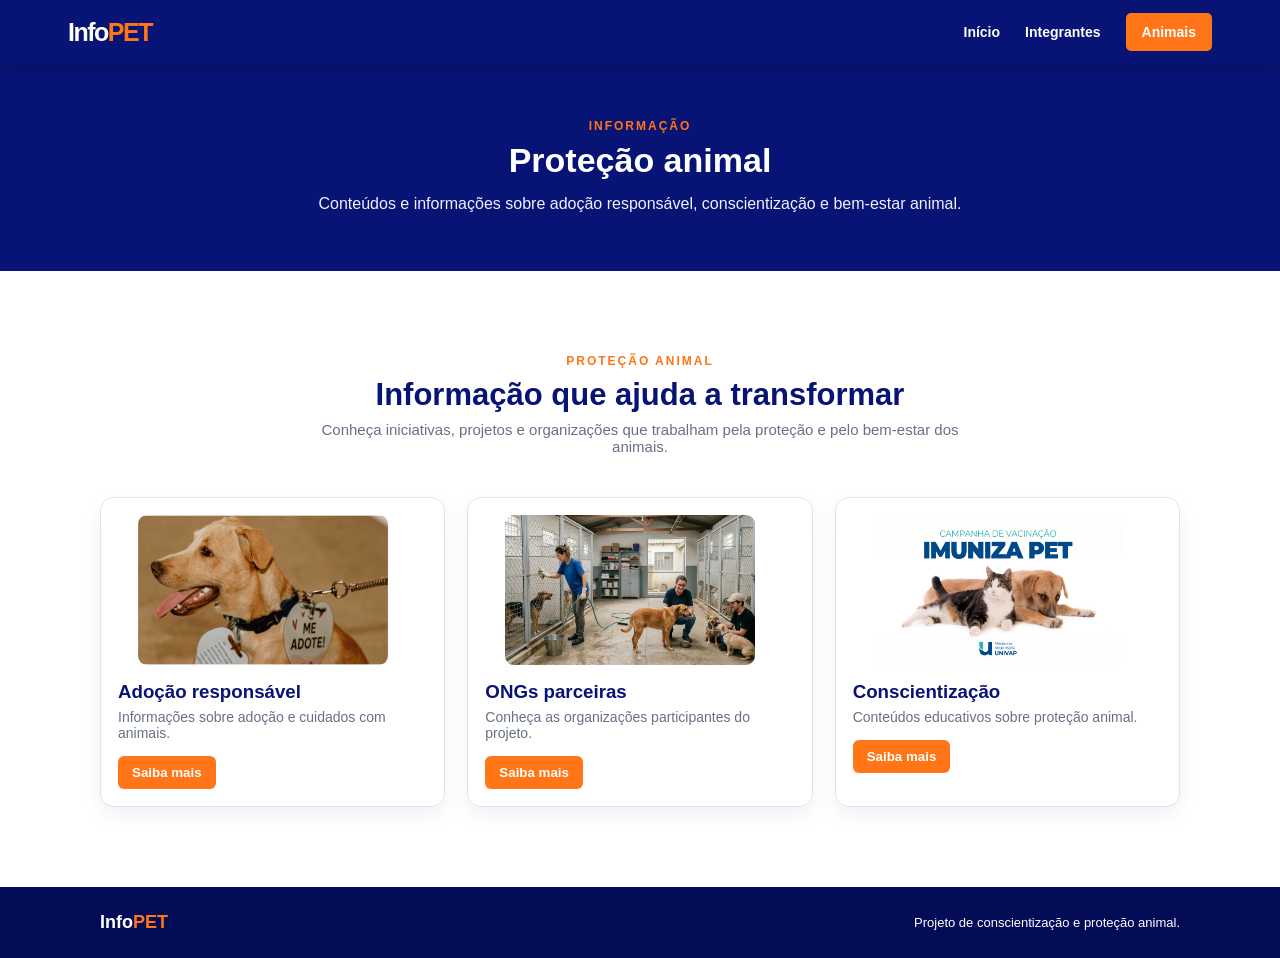
==== animais.html @ 0ed57522 "Add files via upload subi os arquivos pela primeira vez ooohh yeeahhh" ====
<!DOCTYPE html>
<html lang="pt-BR">
<head>
  <meta charset="UTF-8">
  <meta name="viewport" content="width=device-width, initial-scale=1.0">
  <title>InfoPET — Animais</title>
  <link rel="stylesheet" href="style.css">
</head>
<body>
<header class="header">
    <div class="header-inner">
      <a href="index.html" class="logo">Info<span>PET</span></a>

      <nav class="desktop-nav">
        <a href="index.html">Início</a>
        <a href="integrantes.html">Integrantes</a>
        <a href="animais.html" class="partner-button">Animais</a>
      </nav>

      <button class="menu-button" aria-label="Abrir menu">
        <span></span>
        <span></span>
        <span></span>
      </button>
    </div>

    <nav class="mobile-nav">
      <a href="index.html">Início</a>
      <a href="integrantes.html">Integrantes</a>
      <a href="animais.html">Animais</a>
    </nav>
  </header>
<main>
<section class="page-title">
  <span>INFORMAÇÃO</span>
  <h1>Proteção animal</h1>
  <p>Conteúdos e informações sobre adoção responsável, conscientização e bem-estar animal.</p>
</section>
<section class="animals" id="animais">

      <div class="animals-inner">

        <div class="section-heading">
          <span>PROTEÇÃO ANIMAL</span>
          <h2>Informação que ajuda a transformar</h2>
          <p>
            Conheça iniciativas, projetos e organizações que trabalham
            pela proteção e pelo bem-estar dos animais.
          </p>
        </div>

        <div class="animal-grid">

          <article class="animal-card">
            <div class="animal-image">
              <img src="img/adopt.png" alt="vacinar">

            </div>
            <h3>Adoção responsável</h3>
            <p>Informações sobre adoção e cuidados com animais.</p>
            <button class="more-button"
                    data-text="colocar informações completas sobre adoção responsável.">
              Saiba mais
            </button>
          </article>

          <article class="animal-card">
            <div class="animal-image">
              <img src="img/adotar.png" alt="vacinar">

            </div>
            <h3>ONGs parceiras</h3>
            <p>Conheça as organizações participantes do projeto.</p>
            <button class="more-button"
                    data-text="apresentar as ONGs parceiras, seus projetos e seus contatos.">
              Saiba mais
            </button>
          </article>

          <article class="animal-card">
            <div class="animal-image">
              <img src="img/petvac.png" alt="vacinar">

            </div>
            <h3>Conscientização</h3>
            <p>Conteúdos educativos sobre proteção animal.</p>
            <button class="more-button"
                    data-text="colocar campanhas, textos e materiais educativos.">
              Saiba mais
            </button>
          </article>

        </div>

      </div>

    </section>
</main>
<footer>
    <div class="footer-inner">
      <strong>Info<span>PET</span></strong>
      <p>Projeto de conscientização e proteção animal.</p>
    </div>
  </footer>
<div class="modal" aria-hidden="true">
    <div class="modal-box">
      <button class="modal-close" aria-label="Fechar">×</button>
      <p class="modal-text"></p>
    </div>
  </div>
<script src="script.js"></script>
</body>
</html>
---- style.css ----
/* =========================================================
   RESET / BASE
========================================================= */

* {
  margin: 0;
  padding: 0;
  box-sizing: border-box;
}

html {
  scroll-behavior: smooth;
}

:root {
  --blue: #071475;
  --blue-dark: #040c58;
  --blue-soft: #111f91;
  --orange: #ff7517;
  --orange-dark: #df5b06;
  --gray: #5c5c5c;
  --placeholder: #ffffff;
  --background: #f5f6fa;
  --white: #ffffff;
  --text: #222a42;
}

body {
  font-family: Arial, Helvetica, sans-serif;
  color: var(--text);
  background: var(--background);
}

a {
  text-decoration: none;
}

button {
  font-family: inherit;
}


/* =========================================================
   HEADER
========================================================= */

.header {
  position: sticky;
  top: 0;
  z-index: 50;
  background: var(--blue);
  box-shadow: 0 3px 12px rgba(0, 0, 0, .15);
}

.header-inner {
  width: min(100%, 1200px);
  height: 64px;
  margin: auto;
  padding: 0 28px;

  display: flex;
  align-items: center;
  justify-content: space-between;
}

.logo {
  color: var(--white);
  font-size: 25px;
  font-weight: 900;
  letter-spacing: -1.5px;
}

.logo span {
  color: var(--orange);
}

.desktop-nav {
  display: flex;
  align-items: center;
  gap: 25px;
}

.desktop-nav a {
  color: white;
  font-size: 14px;
  font-weight: 700;
}

.partner-button {
  background: var(--orange);
  padding: 11px 16px;
  border-radius: 5px;
}

.menu-button,
.mobile-nav {
  display: none;
}


/* =========================================================
   HOME
   Estrutura baseada diretamente na segunda imagem:
   - barra azul
   - laterais cinzas
   - imagem da equipe grande e centralizada
========================================================= */

.home {
  position: relative;
  background: var(--white);
  min-height: 390px;
  overflow: hidden;
}

.home-blue-bar {
  position: absolute;
  top: 0;
  left: 0;
  width: 100%;
  height: 57px;
  background: var(--blue);
}

.home-content {
  position: relative;
  z-index: 2;

  width: min(100%, 1150px);
  min-height: 390px;
  margin: auto;

  display: flex;
  align-items: center;
  justify-content: center;
}


/* Imagens laterais */

.side-image {
  width: 31%;
  height: 205px;
  background: var(--gray);
  border-radius: 18px;

  display: flex;
  align-items: center;
  justify-content: center;

  color: white;
  text-align: center;
  font-weight: 700;
  
}
.side-image img {
  width: 100%;
  height: 205px;
  object-fit: fill;
  display: block;
  border-radius: 18px;
}

.side-left {
  margin-right: -42px;
  
}

.side-right {
  margin-left: -42px;
}


/* Imagem central */

.team-image {
  width: 100%;
  max-width: 700px;
  height: 385px;

  position: relative;
  z-index: 5;
  border-radius: 18px;
  flex-shrink: 0;
}

.team-image img {
  width: 100%;
  height: 385;
  object-fit: fill;
  display: block;
  border-radius: 18px;
}


.team-image .image-placeholder {
  height: 100%;
  border-radius: 18px;
}


/* Placeholder geral */

.image-placeholder {
  width: 100%;
  height: 100%;
  background: var(--placeholder);

  display: flex;
  align-items: center;
  justify-content: center;

  color: white;
  text-align: center;
  font-size: 18px;
  font-weight: 700;
  border-radius: 18px;
}


/* =========================================================
   SEÇÃO DOS INTEGRANTES
   Fundo branco + cartões azul-marinho
========================================================= */

.members {
  background: var(--white);
  padding: 48px 0 80px;
}

.member-container {
  width: min(100% - 60px, 800px);
  margin: auto;
  
}


/* Cartão */

.member-card {
  min-height: 180px;

  display: grid;
  grid-template-columns: 180px 1fr;
  align-items: center;

  background: var(--blue);
  border-radius: 21px;

  position: relative;
  overflow: visible;

  margin-bottom: 72px;
}


/* Segundo cartão é invertido */

.member-two {
  grid-template-columns: 1fr 180px;
  align-items: left;
}


/* Imagem do integrante */

.member-image {
  
  width: 150px;
  height: 150px;
  border-radius: 18px;
  overflow: hidden;
  position: relative;
  z-index: 3;
  flex-shrink: 0;
  margin-left: 20px;
}

.member-image img {
  width: 150px;
  height: 150px;
  object-fit: fill;
  display: block;
}

.member-two .member-image {
  grid-column: 2;
  grid-row: 1;

  margin-left: 0;
  margin-right: 20px;
}


/* Texto */

.member-info {
  color: white;
  padding: 23px 28px 23px 5px;
}

.member-two .member-info {
  padding-left: 28px;
  padding-right: 5px;
}

.member-info h2 {
  font-size: 24px;
  margin-bottom: 7px;
}

.member-info p {
  font-size: 14px;
  line-height: 1.42;
  color: #f0f2ff;
  text-align: justify; 
  max-width: 700px;

  margin-bottom: 5px;
}


/* =========================================================
   SEÇÃO ONGS
   Fundo laranja
========================================================= */

.ongs {
  background: var(--orange);
  padding: 65px 0 80px;
}

.ong-container {
  width: min(100% - 60px, 1080px);
  margin: auto;
}

.ong-card {
  min-height: 180px;

  display: grid;
  grid-template-columns: 180px 1fr;
  align-items: center;

  background: var(--white);
  border-radius: 21px;

  margin-bottom: 72px;
}

.ong-two {
  grid-template-columns: 1fr 180px;
}


/* Imagens ONG */

.ong-image {
  width: 155px;
  height: 150px;

  margin-left: 20px;

  border-radius: 18px;
  overflow: hidden;
}

.ong-two .ong-image {
  margin-left: 0;
  margin-right: 20px;
}


/* Texto ONG */

.ong-info {
  padding: 25px 30px 25px 5px;
}

.ong-two .ong-info {
  padding-left: 30px;
  padding-right: 5px;
}

.ong-info h2 {
  color: var(--orange-dark);
  font-size: 19px;
  margin-bottom: 7px;
}

.ong-info p {
  color: #555d70;
  font-size: 11px;
  line-height: 1.45;
  max-width: 700px;
}


/* =========================================================
   ANIMAIS
========================================================= */

.animals {
  background: var(--white);
  padding: 80px 0;
}

.animals-inner {
  width: min(100% - 60px, 1080px);
  margin: auto;
}

.section-heading {
  max-width: 650px;
  margin: 0 auto 42px;
  text-align: center;
}

.section-heading span {
  color: var(--orange);
  font-size: 12px;
  font-weight: 900;
  letter-spacing: 2px;
}

.section-heading h2 {
  color: var(--blue);
  font-size: 31px;
  margin: 8px 0;
}

.section-heading p {
  color: #687086;
  font-size: 15px;
}

.animal-grid {
  display: grid;
  grid-template-columns: repeat(3, 1fr);
  gap: 22px;
}

.animal-card {
  
  padding: 17px;

  border: 1px solid #e2e5ee;
  border-radius: 14px;

  background: white;

  box-shadow: 0 8px 20px rgba(7, 20, 117, .06);

  transition: transform .2s ease;
}

.animal-card:hover {
  transform: translateY(-5px);
}

.animal-image {
    width: 250px;
    height: 150px;
    border-radius: 9px;
    overflow: hidden;
    position: relative;
    flex-shrink: 0;
    margin-left: 20px;
    margin-bottom: 16px;
}

.animal-image img {
    width: 100%;
    height: 100%;
    object-fit: fill;
    display: block;
}



.animal-card h3 {
  color: var(--blue);
  margin-bottom: 6px;
}

.animal-card p {
  color: #687086;
  font-size: 14px;
  margin-bottom: 15px;
}

.more-button {
  border: 0;
  background: var(--orange);
  color: white;

  padding: 9px 14px;
  border-radius: 6px;

  font-weight: 700;
  cursor: pointer;
}

.more-button:hover {
  background: var(--orange-dark);
}


/* =========================================================
   FOOTER
========================================================= */

footer {
  background: var(--blue-dark);
  color: white;
  padding: 25px 0;
}

.footer-inner {
  width: min(100% - 60px, 1080px);
  margin: auto;

  display: flex;
  align-items: center;
  justify-content: space-between;

  font-size: 13px;
}

.footer-inner strong {
  font-size: 18px;
}

.footer-inner strong span {
  color: var(--orange);
}


/* =========================================================
   MODAL
========================================================= */

.modal {
  display: none;

  position: fixed;
  inset: 0;

  z-index: 100;

  background: rgba(0, 0, 0, .55);

  align-items: center;
  justify-content: center;

  padding: 20px;
}

.modal.active {
  display: flex;
}

.modal-box {
  width: min(100%, 450px);

  background: white;
  border-radius: 15px;

  padding: 35px;

  position: relative;

  box-shadow: 0 20px 50px rgba(0, 0, 0, .25);
}

.modal-close {
  position: absolute;
  top: 8px;
  right: 13px;

  background: transparent;
  border: 0;

  font-size: 30px;
  color: #555;

  cursor: pointer;
}


/* =========================================================
   RESPONSIVIDADE
========================================================= */

@media (max-width: 800px) {

  .desktop-nav {
    display: none;
  }

  .menu-button {
    display: flex;

    width: 40px;
    height: 40px;

    background: transparent;
    border: 0;

    flex-direction: column;
    justify-content: center;
    align-items: center;

    cursor: pointer;
  }

  .menu-button span {
    width: 25px;
    height: 3px;
    background: white;
    border-radius: 3px;
    margin: 2.5px;
  }

  .mobile-nav {
    display: none;

    background: var(--blue);

    padding: 10px 25px 20px;

    flex-direction: column;
    gap: 14px;
  }

  .mobile-nav.open {
    display: flex;
  }

  .mobile-nav a {
    color: white;
    font-weight: 700;
    padding: 8px 0;
  }

  /* HOME MOBILE */

  .home {
    min-height: 310px;
  }

  .home-content {
    min-height: 310px;
    padding: 45px 15px 25px;
  }

  .side-image {
    display: none;
  }

  .team-image {
    width: 100%;
    max-width: 550px;
    height: 230px;
  }


  /* INTEGRANTES MOBILE */

  .member-container,
  .ong-container,
  .animals-inner {
    width: min(100% - 30px, 600px);
  }

  .member-card,
  .member-two,
  .ong-card,
  .ong-two {
    display: flex;
    flex-direction: column;

    padding: 15px;

    margin-bottom: 45px;
  }

  .member-image,
  .member-two .member-image,
  .ong-image,
  .ong-two .ong-image {
    width: 100%;
    height: 170px;

    margin: 0 0 15px;
  }

  .member-info,
  .member-two .member-info,
  .ong-info,
  .ong-two .ong-info {
    padding: 5px 8px 12px;
  }

  .member-info p,
  .ong-info p {
    font-size: 12px;
  }


  /* ANIMAIS MOBILE */

  .animal-grid {
    grid-template-columns: 1fr;
  }

  .section-heading h2 {
    font-size: 26px;
  }


  /* FOOTER MOBILE */

  .footer-inner {
    flex-direction: column;
    align-items: flex-start;
    gap: 8px;
  }
}


@media (max-width: 430px) {

  .header-inner {
    padding: 0 17px;
  }

  .home-content {
    padding-left: 10px;
    padding-right: 10px;
  }

  .team-image {
    height: 210px;
  }

  .members,
  .ongs,
  .animals {
    padding-top: 45px;
    padding-bottom: 50px;
  }
}


/* ================= PÁGINAS SEPARADAS ================= */

.page-title {
  background: var(--blue);
  color: white;
  padding: 55px 20px;
  text-align: center;
}

.page-title span {
  display: block;
  color: var(--orange);
  font-size: 12px;
  font-weight: 900;
  letter-spacing: 2px;
  margin-bottom: 8px;
}

.page-title h1 {
  font-size: 34px;
}

.page-title p {
  max-width: 650px;
  margin: 12px auto 0;
  color: #f0f2ff;
  line-height: 1.5;
}

@media (max-width: 600px) {
  .page-title {
    padding: 42px 18px;
  }

  .page-title h1 {
    font-size: 28px;
  }
}


/* ================================
   APRESENTAÇÃO DO PROJETO
================================ */

.about-project {
  width: 100%;
  padding: 70px 20px;
  background: #f7f9fc;
}

.about-content {
  max-width: 1000px;
  margin: 0 auto;
}

.about-content h1 {
  margin-bottom: 30px;
  font-size: 36px;
  text-align: center;
}

.about-content p {
  margin-bottom: 20px;
  font-size: 17px;
  line-height: 1.8;
  text-align: justify;
}

.project-highlight {
  margin-top: 45px;
  padding: 30px;
  border-radius: 18px;
  background: white;
  box-shadow: 0 5px 20px rgba(0, 0, 0, 0.08);
}

.project-highlight h2 {
  margin-bottom: 15px;
  font-size: 27px;
}

.project-highlight p {
  margin-bottom: 0;
}


/* =========================================
   SOBRE O PROJETO
========================================= */

.project-info {
  width: 100%;
  box-sizing: border-box;
  padding: 75px 25px;
  background: var(--background);
}

.project-info-header {
  max-width: 850px;
  margin: 0 auto 45px;
  text-align: center;
}

.project-info-header h1 {
  margin: 0 0 12px;
  color: var(--blue);
  font-size: 36px;
  font-weight: 700;
}

.project-info-header p {
  margin: 0;
  color: var(--gray);
  font-size: 17px;
  line-height: 1.6;
}


/* =========================================
   CARDS
========================================= */

.info-cards {
  width: 100%;
  max-width: 850px;
  margin: 0 auto;

  display: flex;
  flex-direction: column;
  gap: 22px;
}

.info-card {
  position: relative;

  display: flex;
  width: 100%;
  min-height: 125px;

  box-sizing: border-box;

  background: var(--white);

  border-radius: 15px;

  overflow: hidden;

  box-shadow: 0 5px 18px rgba(4, 12, 88, 0.08);

  transition: transform 0.2s ease,
              box-shadow 0.2s ease;
}


/* Barra laranja lateral */

.card-line {
  width: 7px;
  min-width: 7px;

  background: var(--orange);
}


/* Conteúdo */

.card-content {
  padding: 25px 30px;
}

.card-content h2 {
  margin: 0 0 8px;

  color: var(--blue);

  font-size: 22px;
  font-weight: 700;

  text-transform: uppercase;
}

.card-content p {
  margin: 0;

  color: var(--gray);

  font-size: 16px;
  line-height: 1.6;
}


/* Efeito ao passar o mouse */

.info-card:hover {
  transform: translateX(5px);

  box-shadow: 0 8px 25px rgba(4, 12, 88, 0.14);
}





/* =========================================
   CELULAR
========================================= */

@media (max-width: 700px) {

  .project-info {
    padding: 55px 18px;
  }

  .project-info-header {
    margin-bottom: 35px;
  }

  .project-info-header h1 {
    font-size: 30px;
  }

  .project-info-header p {
    font-size: 16px;
  }

  .card-content {
    padding: 22px;
  }

  .card-content h2 {
    font-size: 19px;
  }

  .card-content p {
    font-size: 15px;
  }

}
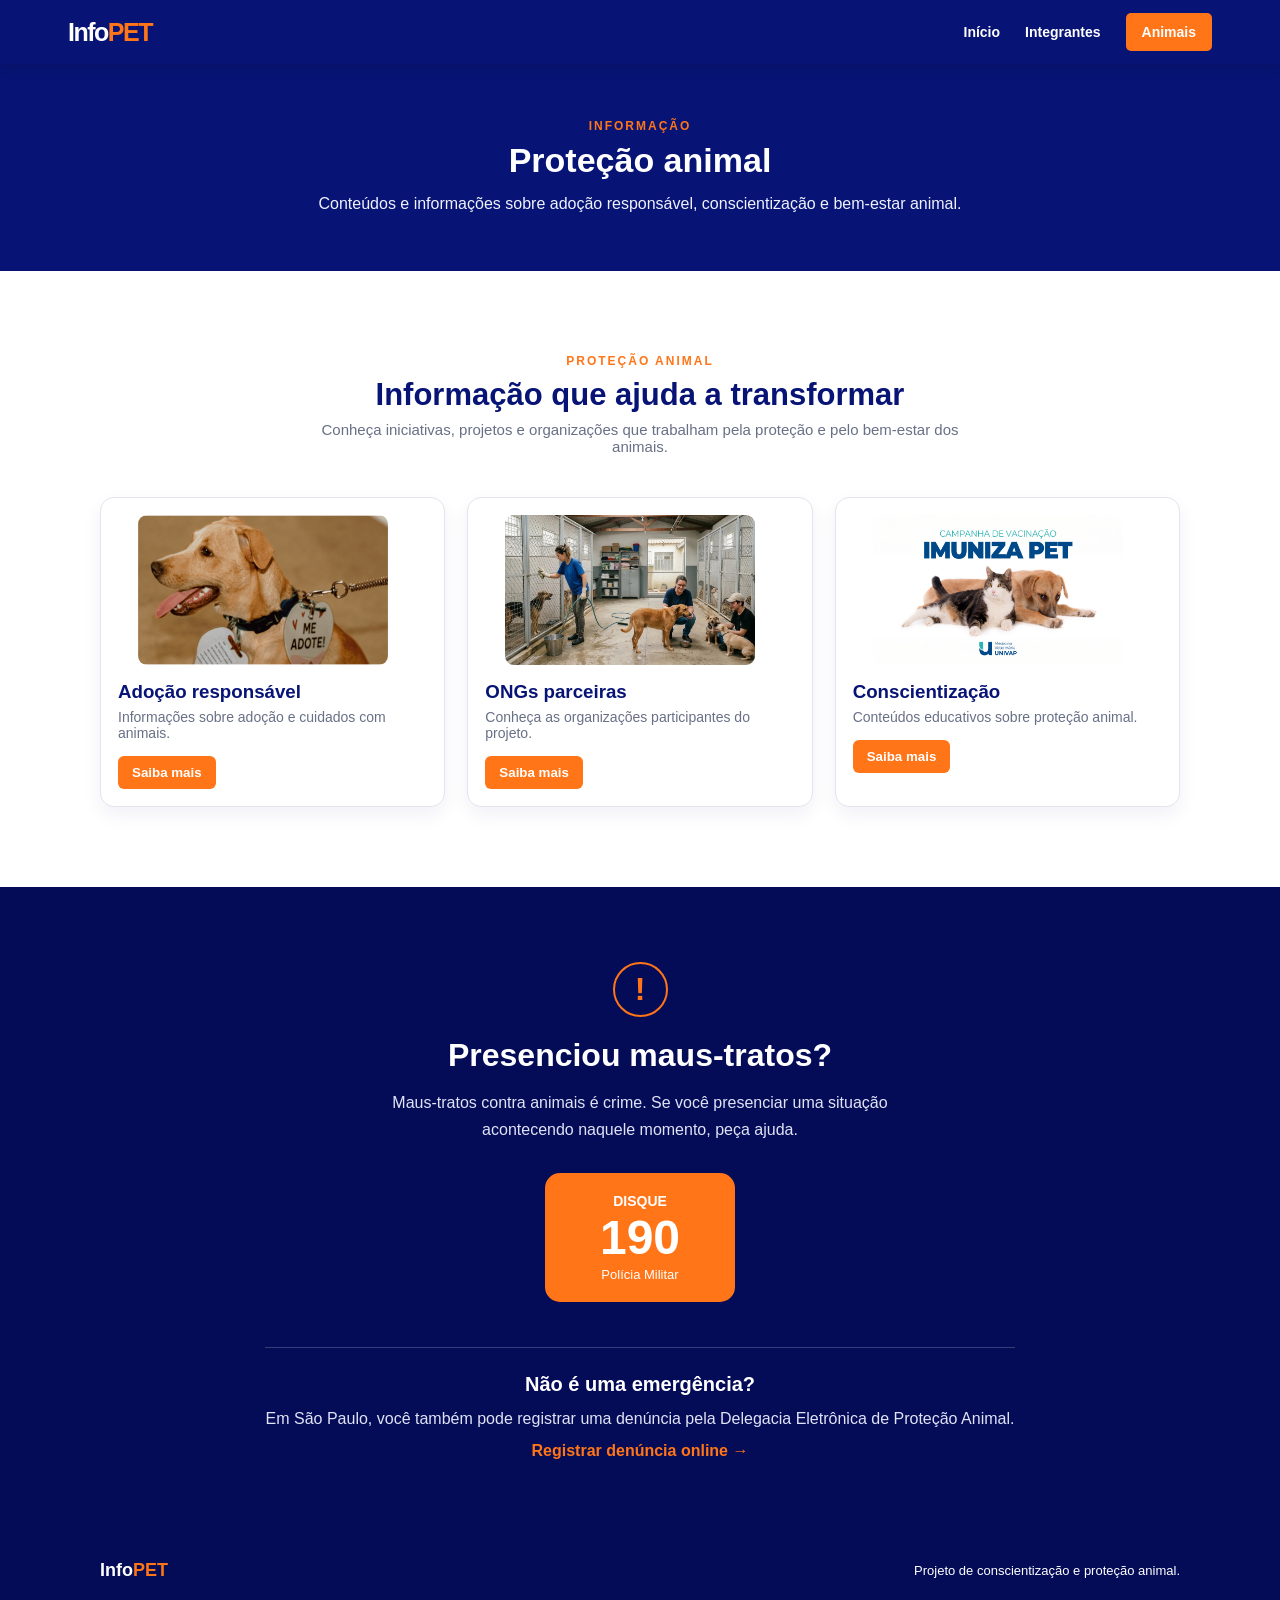
==== commit e783f5cf: "Update animais.html adicionei disque denuncia" ====
--- a/animais.html
+++ b/animais.html
@@ -96,6 +96,50 @@
 
     </section>
 </main>
+
+
+<section class="denuncia-section">
+
+  <div class="denuncia-content">
+
+    <div class="denuncia-icon">!</div>
+
+    <h2>Presenciou maus-tratos?</h2>
+
+    <p>
+      Maus-tratos contra animais é crime.
+      Se você presenciar uma situação acontecendo
+      naquele momento, peça ajuda.
+    </p>
+
+    <a href="tel:190" class="denuncia-button">
+      <span>DISQUE</span>
+      <strong>190</strong>
+      <small>Polícia Militar</small>
+    </a>
+
+    <div class="denuncia-extra">
+      <h3>Não é uma emergência?</h3>
+
+      <p>
+        Em São Paulo, você também pode registrar
+        uma denúncia pela Delegacia Eletrônica
+        de Proteção Animal.
+      </p>
+
+      <a
+        href="https://www.ssp.sp.gov.br/depa/DEPA/Denuncia"
+        target="_blank"
+        rel="noopener noreferrer"
+      >
+        Registrar denúncia online →
+      </a>
+    </div>
+
+  </div>
+
+</section>
+
 <footer>
     <div class="footer-inner">
       <strong>Info<span>PET</span></strong>
--- a/style.css
+++ b/style.css
@@ -993,5 +993,150 @@
   .card-content p {
     font-size: 15px;
   }
-
-}+}
+
+
+/* =========================================
+   DENÚNCIA DE MAUS-TRATOS
+========================================= */
+
+.denuncia-section {
+  width: 100%;
+  padding: 75px 20px;
+  box-sizing: border-box;
+  background: var(--blue-dark);
+}
+
+.denuncia-content {
+  width: 100%;
+  max-width: 750px;
+  margin: auto;
+  text-align: center;
+  color: var(--white);
+}
+
+.denuncia-icon {
+  width: 55px;
+  height: 55px;
+  margin: 0 auto 20px;
+
+  display: flex;
+  align-items: center;
+  justify-content: center;
+
+  border: 2px solid var(--orange);
+  border-radius: 50%;
+
+  color: var(--orange);
+  font-size: 32px;
+  font-weight: bold;
+}
+
+.denuncia-content h2 {
+  margin-bottom: 15px;
+  font-size: 32px;
+}
+
+.denuncia-content > p {
+  max-width: 580px;
+  margin: 0 auto 30px;
+
+  color: #e0e3f5;
+  line-height: 1.7;
+  font-size: 16px;
+}
+
+/* BOTÃO 190 */
+
+.denuncia-button {
+  display: flex;
+  flex-direction: column;
+  align-items: center;
+
+  width: 190px;
+  margin: auto;
+  padding: 20px;
+
+  box-sizing: border-box;
+
+  background: var(--orange);
+  color: var(--white);
+
+  text-decoration: none;
+  border-radius: 15px;
+
+  transition: 0.2s ease;
+}
+
+.denuncia-button:hover {
+  background: var(--orange-dark);
+  transform: translateY(-4px);
+}
+
+.denuncia-button span {
+  font-size: 14px;
+  font-weight: bold;
+}
+
+.denuncia-button strong {
+  font-size: 48px;
+  line-height: 1.2;
+}
+
+.denuncia-button small {
+  font-size: 13px;
+}
+
+/* DENÚNCIA ONLINE */
+
+.denuncia-extra {
+  margin-top: 45px;
+  padding-top: 25px;
+
+  border-top: 1px solid rgba(255,255,255,0.2);
+}
+
+.denuncia-extra h3 {
+  margin-bottom: 10px;
+  font-size: 20px;
+}
+
+.denuncia-extra p {
+  color: #e0e3f5;
+  line-height: 1.6;
+}
+
+.denuncia-extra a {
+  display: inline-block;
+  margin-top: 10px;
+
+  color: var(--orange);
+  font-weight: bold;
+  text-decoration: none;
+}
+
+.denuncia-extra a:hover {
+  text-decoration: underline;
+}
+
+/* RESPONSIVIDADE */
+
+@media (max-width: 600px) {
+
+  .denuncia-section {
+    padding: 55px 20px;
+  }
+
+  .denuncia-content h2 {
+    font-size: 26px;
+  }
+
+  .denuncia-content > p {
+    font-size: 15px;
+  }
+
+  .denuncia-extra h3 {
+    font-size: 19px;
+  }
+
+}
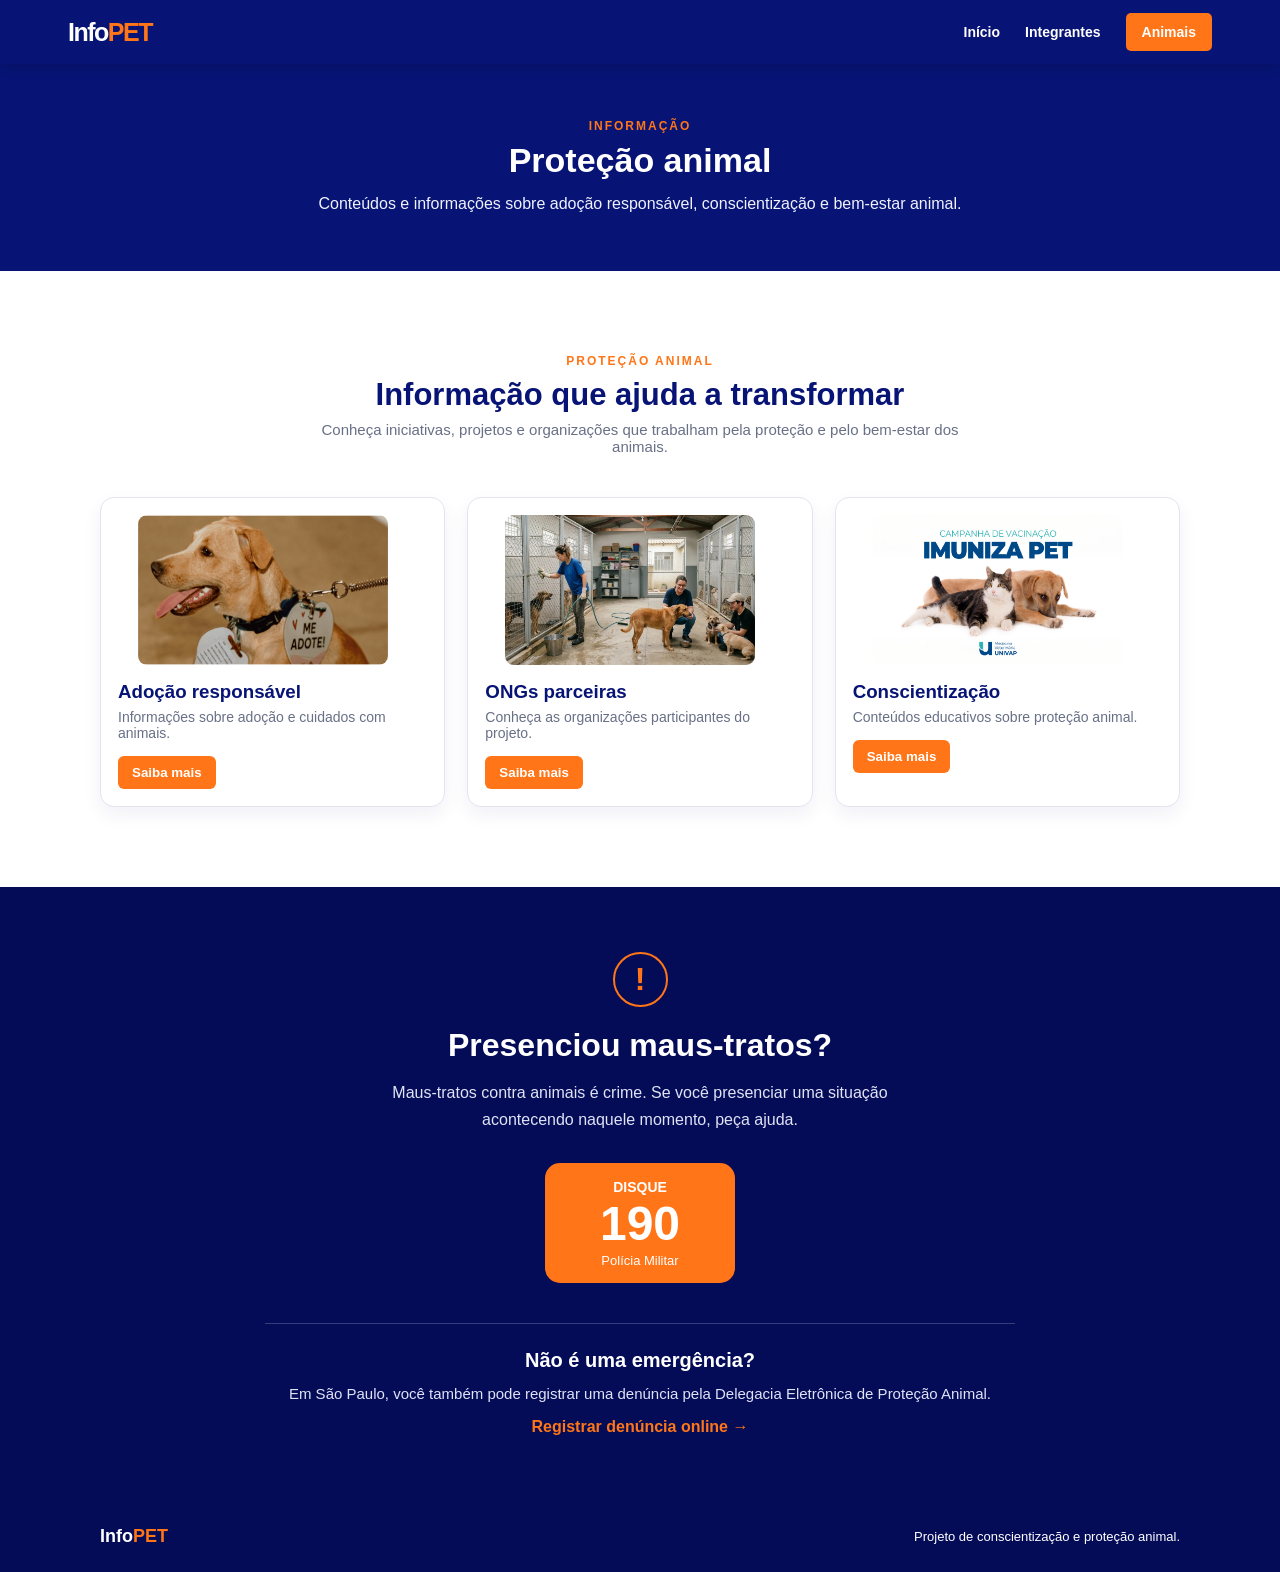
==== commit 3d7b7c30: "Update animais.html tentando checar cache entre navegador mobile e o css" ====
--- a/animais.html
+++ b/animais.html
@@ -4,7 +4,7 @@
   <meta charset="UTF-8">
   <meta name="viewport" content="width=device-width, initial-scale=1.0">
   <title>InfoPET — Animais</title>
-  <link rel="stylesheet" href="style.css">
+  <link rel="stylesheet" href="style.css?v=2">
 </head>
 <body>
 <header class="header">
--- a/style.css
+++ b/style.css
@@ -1087,56 +1087,170 @@
   font-size: 13px;
 }
 
-/* DENÚNCIA ONLINE */
+
+/* =========================================
+   DISQUE 190 - INFO PET
+========================================= */
+
+.denuncia-section {
+    display: block;
+    width: 100%;
+    max-width: 100%;
+    padding: 65px 20px;
+    margin: 0;
+    box-sizing: border-box;
+    background-color: #040c58;
+    overflow: hidden;
+}
+
+.denuncia-content {
+    display: flex;
+    flex-direction: column;
+    align-items: center;
+
+    width: 100%;
+    max-width: 750px;
+    margin: 0 auto;
+    padding: 0;
+
+    box-sizing: border-box;
+    text-align: center;
+    color: #ffffff;
+}
+
+.denuncia-icon {
+    width: 55px;
+    height: 55px;
+    margin-bottom: 20px;
+
+    display: flex;
+    align-items: center;
+    justify-content: center;
+
+    border: 2px solid #ff7517;
+    border-radius: 50%;
+
+    color: #ff7517;
+    font-size: 32px;
+    font-weight: bold;
+}
+
+.denuncia-content h2 {
+    width: 100%;
+    margin: 0 0 15px;
+
+    color: #ffffff;
+    font-size: 32px;
+    text-align: center;
+}
+
+.denuncia-content > p {
+    width: 100%;
+    max-width: 580px;
+    margin: 0 auto 30px;
+
+    color: #e0e3f5;
+    font-size: 16px;
+    line-height: 1.7;
+    text-align: center;
+}
+
+.denuncia-button {
+    display: flex;
+    flex-direction: column;
+    align-items: center;
+    justify-content: center;
+
+    width: 190px;
+    min-height: 120px;
+    padding: 15px;
+    margin: 0 auto;
+
+    box-sizing: border-box;
+    background: #ff7517;
+    color: #ffffff;
+
+    border-radius: 15px;
+    text-decoration: none;
+    transition: 0.2s ease;
+}
+
+.denuncia-button span {
+    color: #ffffff;
+    font-size: 14px;
+    font-weight: bold;
+}
+
+.denuncia-button strong {
+    color: #ffffff;
+    font-size: 48px;
+    line-height: 1.2;
+}
+
+.denuncia-button small {
+    color: #ffffff;
+    font-size: 13px;
+}
+
+.denuncia-button:hover {
+    background: #df5b06;
+    transform: translateY(-3px);
+}
 
 .denuncia-extra {
-  margin-top: 45px;
-  padding-top: 25px;
-
-  border-top: 1px solid rgba(255,255,255,0.2);
+    width: 100%;
+    margin-top: 40px;
+    padding-top: 25px;
+
+    box-sizing: border-box;
+    border-top: 1px solid rgba(255,255,255,0.2);
 }
 
 .denuncia-extra h3 {
-  margin-bottom: 10px;
-  font-size: 20px;
+    margin-bottom: 10px;
+    color: #ffffff;
+    font-size: 20px;
 }
 
 .denuncia-extra p {
-  color: #e0e3f5;
-  line-height: 1.6;
+    color: #e0e3f5;
+    font-size: 15px;
+    line-height: 1.6;
 }
 
 .denuncia-extra a {
-  display: inline-block;
-  margin-top: 10px;
-
-  color: var(--orange);
-  font-weight: bold;
-  text-decoration: none;
-}
-
-.denuncia-extra a:hover {
-  text-decoration: underline;
-}
-
-/* RESPONSIVIDADE */
+    display: inline-block;
+    margin-top: 12px;
+
+    color: #ff7517;
+    font-weight: bold;
+    text-decoration: none;
+}
+
+/* CELULAR */
 
 @media (max-width: 600px) {
 
-  .denuncia-section {
-    padding: 55px 20px;
-  }
-
-  .denuncia-content h2 {
-    font-size: 26px;
-  }
-
-  .denuncia-content > p {
-    font-size: 15px;
-  }
-
-  .denuncia-extra h3 {
-    font-size: 19px;
-  }
-
-}
+    .denuncia-section {
+        padding: 45px 20px;
+    }
+
+    .denuncia-content {
+        width: 100%;
+        max-width: 100%;
+    }
+
+    .denuncia-content h2 {
+        font-size: 25px;
+        overflow-wrap: break-word;
+    }
+
+    .denuncia-content > p {
+        font-size: 15px;
+    }
+
+    .denuncia-extra h3 {
+        font-size: 19px;
+    }
+
+}
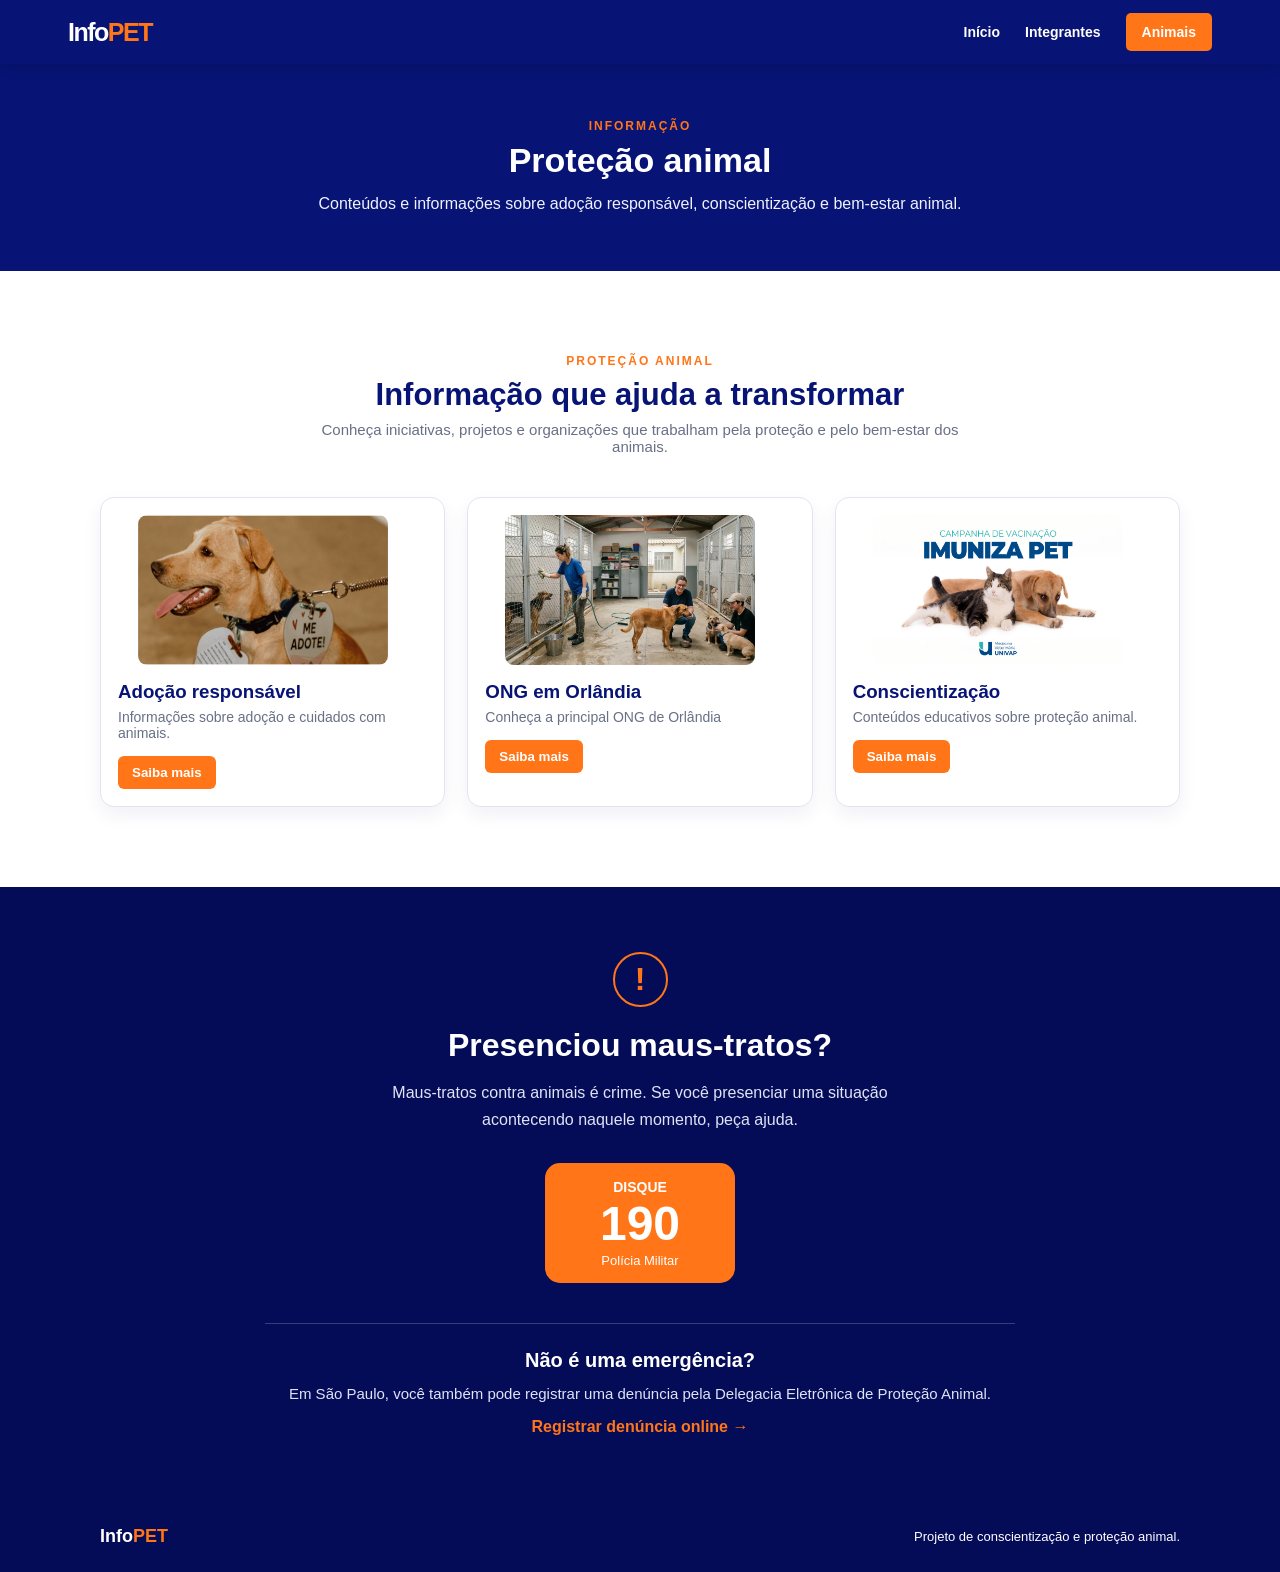
==== commit e3ef9618: "Update animais.html adicionei texto mais elaborado nos cards" ====
--- a/animais.html
+++ b/animais.html
@@ -59,7 +59,10 @@
             <h3>Adoção responsável</h3>
             <p>Informações sobre adoção e cuidados com animais.</p>
             <button class="more-button"
-                    data-text="colocar informações completas sobre adoção responsável.">
+                    data-text="**Adoção Responsável**
+
+Adotar um animal é assumir um compromisso de amor, cuidado e responsabilidade por toda a sua vida. Antes de adotar, avalie se você possui tempo, espaço e condições financeiras para oferecer alimentação adequada, cuidados veterinários, segurança e carinho. 
+              Lembre-se: um animal não é um brinquedo ou objeto descartável, mas um ser vivo que depende de você. Adote com consciência, cuide com amor e não abandone! 🐾">
               Saiba mais
             </button>
           </article>
@@ -69,10 +72,10 @@
               <img src="img/adotar.png" alt="vacinar">
 
             </div>
-            <h3>ONGs parceiras</h3>
-            <p>Conheça as organizações participantes do projeto.</p>
+            <h3>ONG em Orlândia</h3>
+            <p>Conheça a principal ONG de Orlândia</p>
             <button class="more-button"
-                    data-text="apresentar as ONGs parceiras, seus projetos e seus contatos.">
+                    data-text="ONG Nova Chance (APANCO): Resgata, abriga e promove a adoção responsável de cães e gatos de rua, além de organizar campanhas de castração e doação de ração e agasalhos">
               Saiba mais
             </button>
           </article>
@@ -85,7 +88,8 @@
             <h3>Conscientização</h3>
             <p>Conteúdos educativos sobre proteção animal.</p>
             <button class="more-button"
-                    data-text="colocar campanhas, textos e materiais educativos.">
+                    data-text="Cuidar de um animal vai muito além de oferecer alimento: significa garantir saúde, segurança, higiene, carinho e atenção. Maus-tratos e abandono são problemas que precisam ser combatidos por toda a sociedade. 
+              Seja consciente, respeite os animais, denuncie situações de violência e incentive a adoção responsável.">
               Saiba mais
             </button>
           </article>
